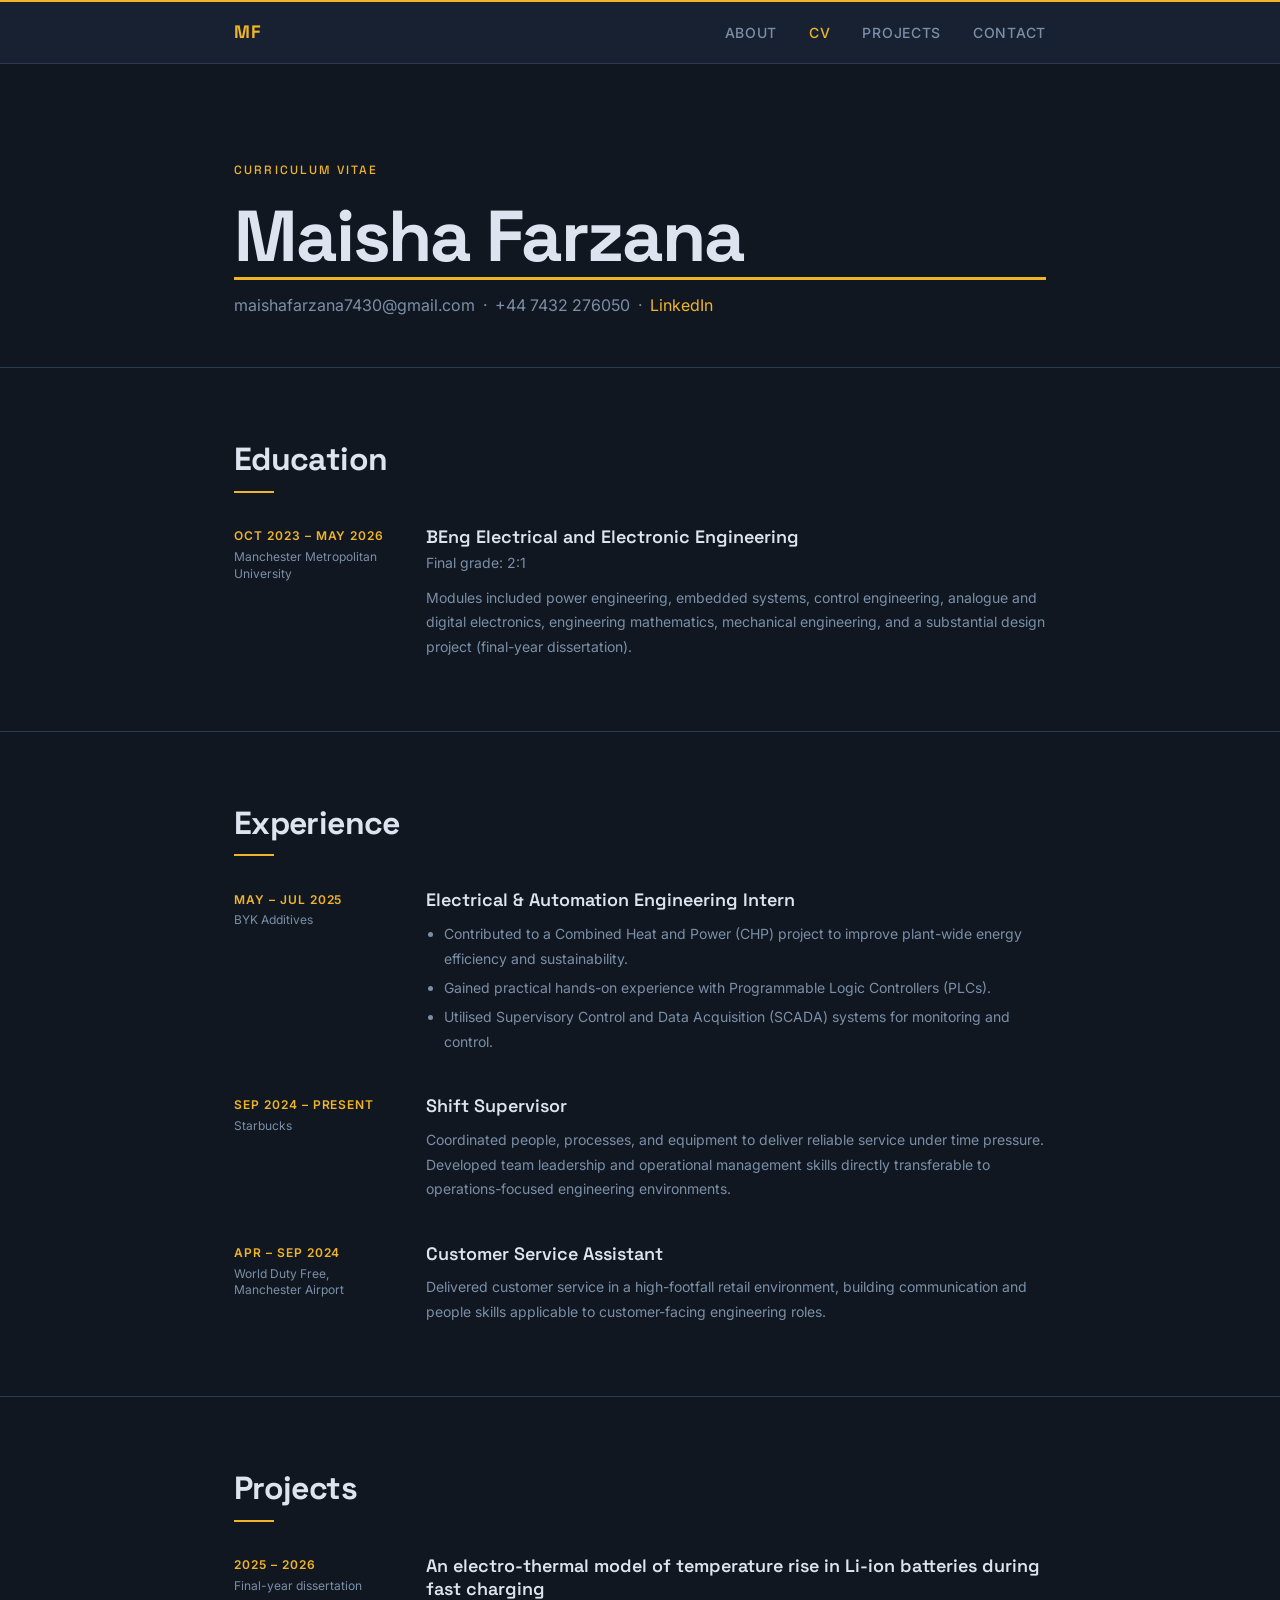
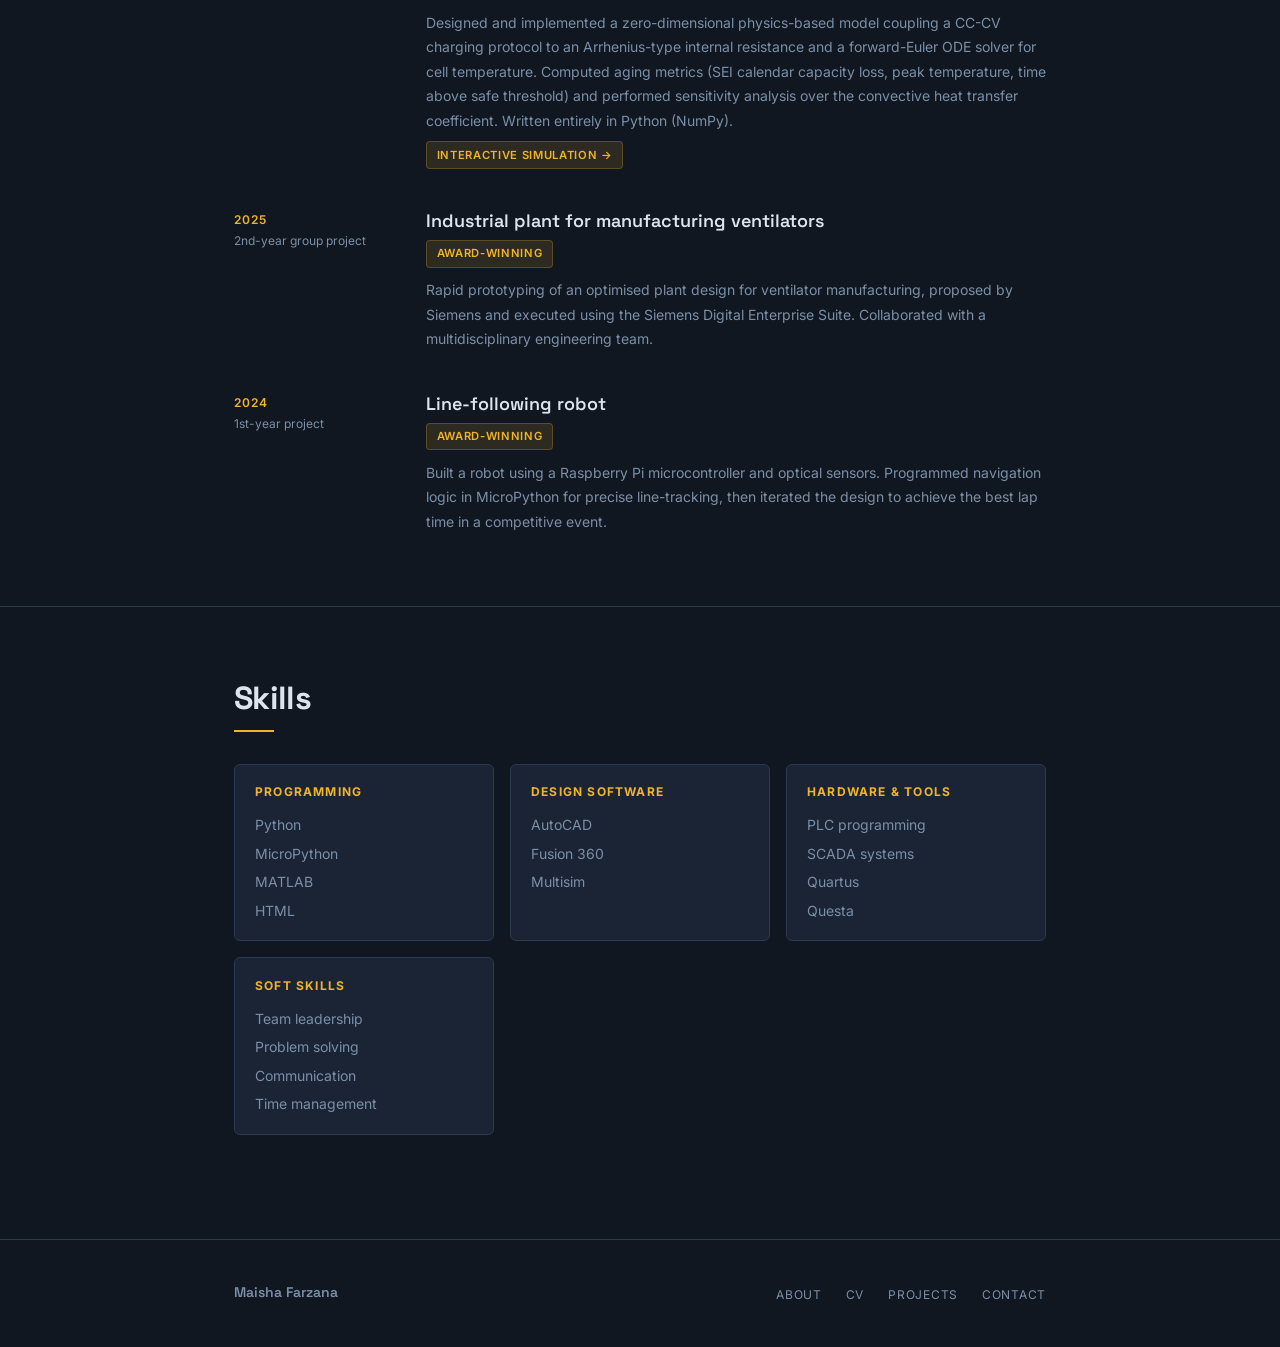
==== cv.html @ 13f55dfe "Add CV page — education, experience, projects, skills" ====
<!DOCTYPE html>
<html lang="en">
<head>
  <meta charset="UTF-8">
  <meta name="viewport" content="width=device-width, initial-scale=1.0">
  <title>CV — Maisha Farzana</title>
  <meta name="description" content="CV of Maisha Farzana — BEng Electrical and Electronic Engineering.">
  <link rel="preconnect" href="https://fonts.googleapis.com">
  <link rel="preconnect" href="https://fonts.gstatic.com" crossorigin>
  <link href="https://fonts.googleapis.com/css2?family=Space+Grotesk:wght@400;500;600;700&family=Inter:wght@400;500;600&display=swap" rel="stylesheet">
  <link rel="stylesheet" href="css/style.css">
</head>
<body>

  <!-- ── NAV ── -->
  <nav class="nav">
    <div class="container nav-inner">
      <a href="index.html" class="nav-logo">MF</a>
      <button class="nav-toggle" aria-label="Toggle navigation" onclick="this.closest('nav').querySelector('.nav-links').classList.toggle('open')">
        <span></span><span></span><span></span>
      </button>
      <ul class="nav-links">
        <li><a href="index.html">About</a></li>
        <li><a href="cv.html" class="active">CV</a></li>
        <li><a href="projects.html">Projects</a></li>
        <li><a href="contact.html">Contact</a></li>
      </ul>
    </div>
  </nav>

  <main>

    <!-- ── PAGE HEADER ── -->
    <section class="hero" style="padding-bottom:3rem;">
      <div class="container">
        <p class="hero-eyebrow">Curriculum Vitae</p>
        <h1 class="hero-name" style="font-size:clamp(2.5rem,7vw,4.5rem);">
          Maisha Farzana
          <span class="hero-name-underline"></span>
        </h1>
        <p class="hero-degree" style="margin-top:0.75rem;">
          maishafarzana7430@gmail.com &nbsp;·&nbsp; +44 7432 276050 &nbsp;·&nbsp;
          <a href="https://www.linkedin.com/in/maisha-farzana-ab924329b/" target="_blank" rel="noopener"
             style="color:var(--accent);">LinkedIn</a>
        </p>
      </div>
    </section>

    <!-- ── EDUCATION ── -->
    <section class="section">
      <div class="container">
        <h2 class="section-heading">Education</h2>
        <div class="cv-block">

          <div class="cv-entry">
            <div class="cv-entry-meta">
              <div class="cv-date">Oct 2023 – May 2026</div>
              <div class="cv-place">Manchester Metropolitan University</div>
            </div>
            <div class="cv-entry-body">
              <div class="cv-entry-title">BEng Electrical and Electronic Engineering</div>
              <div class="cv-entry-subtitle">Final grade: 2:1</div>
              <div class="cv-entry-desc">
                Modules included power engineering, embedded systems, control engineering,
                analogue and digital electronics, engineering mathematics, mechanical engineering,
                and a substantial design project (final-year dissertation).
              </div>
            </div>
          </div>

        </div>
      </div>
    </section>

    <!-- ── EXPERIENCE ── -->
    <section class="section">
      <div class="container">
        <h2 class="section-heading">Experience</h2>
        <div class="cv-block">

          <div class="cv-entry">
            <div class="cv-entry-meta">
              <div class="cv-date">May – Jul 2025</div>
              <div class="cv-place">BYK Additives</div>
            </div>
            <div class="cv-entry-body">
              <div class="cv-entry-title">Electrical &amp; Automation Engineering Intern</div>
              <div class="cv-entry-desc">
                <ul>
                  <li>Contributed to a Combined Heat and Power (CHP) project to improve plant-wide energy efficiency and sustainability.</li>
                  <li>Gained practical hands-on experience with Programmable Logic Controllers (PLCs).</li>
                  <li>Utilised Supervisory Control and Data Acquisition (SCADA) systems for monitoring and control.</li>
                </ul>
              </div>
            </div>
          </div>

          <div class="cv-entry">
            <div class="cv-entry-meta">
              <div class="cv-date">Sep 2024 – Present</div>
              <div class="cv-place">Starbucks</div>
            </div>
            <div class="cv-entry-body">
              <div class="cv-entry-title">Shift Supervisor</div>
              <div class="cv-entry-desc">
                Coordinated people, processes, and equipment to deliver reliable service under time pressure.
                Developed team leadership and operational management skills directly transferable to
                operations-focused engineering environments.
              </div>
            </div>
          </div>

          <div class="cv-entry">
            <div class="cv-entry-meta">
              <div class="cv-date">Apr – Sep 2024</div>
              <div class="cv-place">World Duty Free, Manchester Airport</div>
            </div>
            <div class="cv-entry-body">
              <div class="cv-entry-title">Customer Service Assistant</div>
              <div class="cv-entry-desc">
                Delivered customer service in a high-footfall retail environment, building communication
                and people skills applicable to customer-facing engineering roles.
              </div>
            </div>
          </div>

        </div>
      </div>
    </section>

    <!-- ── PROJECTS ── -->
    <section class="section">
      <div class="container">
        <h2 class="section-heading">Projects</h2>
        <div class="cv-block">

          <div class="cv-entry">
            <div class="cv-entry-meta">
              <div class="cv-date">2025 – 2026</div>
              <div class="cv-place">Final-year dissertation</div>
            </div>
            <div class="cv-entry-body">
              <div class="cv-entry-title">An electro-thermal model of temperature rise in Li-ion batteries during fast charging</div>
              <div class="cv-entry-desc">
                Designed and implemented a zero-dimensional physics-based model coupling a CC-CV charging
                protocol to an Arrhenius-type internal resistance and a forward-Euler ODE solver for cell
                temperature. Computed aging metrics (SEI calendar capacity loss, peak temperature, time above
                safe threshold) and performed sensitivity analysis over the convective heat transfer coefficient.
                Written entirely in Python (NumPy).
              </div>
              <a href="projects.html" class="cv-badge">Interactive simulation →</a>
            </div>
          </div>

          <div class="cv-entry">
            <div class="cv-entry-meta">
              <div class="cv-date">2025</div>
              <div class="cv-place">2nd-year group project</div>
            </div>
            <div class="cv-entry-body">
              <div class="cv-entry-title">Industrial plant for manufacturing ventilators</div>
              <span class="cv-badge">Award-winning</span>
              <div class="cv-entry-desc" style="margin-top:0.65rem;">
                Rapid prototyping of an optimised plant design for ventilator manufacturing, proposed by Siemens
                and executed using the Siemens Digital Enterprise Suite. Collaborated with a multidisciplinary
                engineering team.
              </div>
            </div>
          </div>

          <div class="cv-entry">
            <div class="cv-entry-meta">
              <div class="cv-date">2024</div>
              <div class="cv-place">1st-year project</div>
            </div>
            <div class="cv-entry-body">
              <div class="cv-entry-title">Line-following robot</div>
              <span class="cv-badge">Award-winning</span>
              <div class="cv-entry-desc" style="margin-top:0.65rem;">
                Built a robot using a Raspberry Pi microcontroller and optical sensors. Programmed
                navigation logic in MicroPython for precise line-tracking, then iterated the design
                to achieve the best lap time in a competitive event.
              </div>
            </div>
          </div>

        </div>
      </div>
    </section>

    <!-- ── SKILLS ── -->
    <section class="section">
      <div class="container">
        <h2 class="section-heading">Skills</h2>
        <div class="skills-grid">

          <div class="skills-group">
            <div class="skills-group-title">Programming</div>
            <ul class="skills-list">
              <li>Python</li>
              <li>MicroPython</li>
              <li>MATLAB</li>
              <li>HTML</li>
            </ul>
          </div>

          <div class="skills-group">
            <div class="skills-group-title">Design Software</div>
            <ul class="skills-list">
              <li>AutoCAD</li>
              <li>Fusion 360</li>
              <li>Multisim</li>
            </ul>
          </div>

          <div class="skills-group">
            <div class="skills-group-title">Hardware & Tools</div>
            <ul class="skills-list">
              <li>PLC programming</li>
              <li>SCADA systems</li>
              <li>Quartus</li>
              <li>Questa</li>
            </ul>
          </div>

          <div class="skills-group">
            <div class="skills-group-title">Soft Skills</div>
            <ul class="skills-list">
              <li>Team leadership</li>
              <li>Problem solving</li>
              <li>Communication</li>
              <li>Time management</li>
            </ul>
          </div>

        </div>
      </div>
    </section>

  </main>

  <!-- ── FOOTER ── -->
  <footer class="footer">
    <div class="container footer-inner">
      <span class="footer-name">Maisha Farzana</span>
      <ul class="footer-links">
        <li><a href="index.html">About</a></li>
        <li><a href="cv.html">CV</a></li>
        <li><a href="projects.html">Projects</a></li>
        <li><a href="contact.html">Contact</a></li>
      </ul>
    </div>
  </footer>

</body>
</html>
---- css/style.css ----
/* ─────────────────────────────────────────────
   DESIGN TOKENS  —  Palette D: Deep Charge
   ───────────────────────────────────────────── */
:root {
  --ground:       #111720;
  --surface:      #1a2435;
  --surface-hi:   #243248;
  --text:         #dde4ef;
  --text-muted:   #7a8fa8;
  --accent:       #f0b429;
  --accent-dim:   rgba(240, 180, 41, 0.12);
  --border:       #2a3a50;

  --font-display: 'Space Grotesk', sans-serif;
  --font-body:    'Inter', sans-serif;

  --text-xs:   0.75rem;
  --text-sm:   0.875rem;
  --text-base: 1rem;
  --text-lg:   1.125rem;
  --text-xl:   1.25rem;
  --text-2xl:  1.5rem;
  --text-3xl:  2rem;
  --text-4xl:  2.75rem;

  --nav-h:   64px;
  --max-w:   860px;
  --radius:  6px;
  --gap:     1.5rem;
}

/* ─────────────────────────────────────────────
   RESET
   ───────────────────────────────────────────── */
*, *::before, *::after {
  box-sizing: border-box;
  margin: 0;
  padding: 0;
}

html { scroll-behavior: smooth; }

body {
  background-color: var(--ground);
  color: var(--text);
  font-family: var(--font-body);
  font-size: var(--text-base);
  line-height: 1.7;
  -webkit-font-smoothing: antialiased;
}

img, svg { display: block; max-width: 100%; }

a {
  color: inherit;
  text-decoration: none;
}

/* ─────────────────────────────────────────────
   LAYOUT WRAPPER
   ───────────────────────────────────────────── */
.container {
  width: 100%;
  max-width: var(--max-w);
  margin-inline: auto;
  padding-inline: 1.5rem;
}

/* ─────────────────────────────────────────────
   NAV
   ───────────────────────────────────────────── */
.nav {
  position: sticky;
  top: 0;
  z-index: 100;
  height: var(--nav-h);
  background: rgba(26, 36, 53, 0.88);
  backdrop-filter: blur(12px);
  -webkit-backdrop-filter: blur(12px);
  border-top: 2px solid var(--accent);
  border-bottom: 1px solid var(--border);
}

.nav-inner {
  height: 100%;
  display: flex;
  align-items: center;
  justify-content: space-between;
}

.nav-logo {
  font-family: var(--font-display);
  font-size: var(--text-lg);
  font-weight: 700;
  letter-spacing: 0.04em;
  color: var(--accent);
  flex-shrink: 0;
}

.nav-logo:hover { color: var(--text); transition: color 0.2s; }

.nav-links {
  display: flex;
  gap: 2rem;
  list-style: none;
}

.nav-links a {
  font-size: var(--text-sm);
  font-weight: 500;
  letter-spacing: 0.05em;
  text-transform: uppercase;
  color: var(--text-muted);
  transition: color 0.2s;
}

.nav-links a:hover,
.nav-links a.active {
  color: var(--text);
}

.nav-links a.active {
  color: var(--accent);
}

/* hamburger — mobile only */
.nav-toggle {
  display: none;
  flex-direction: column;
  gap: 5px;
  background: none;
  border: none;
  cursor: pointer;
  padding: 4px;
}

.nav-toggle span {
  display: block;
  width: 24px;
  height: 2px;
  background: var(--text);
  border-radius: 2px;
  transition: transform 0.25s, opacity 0.25s;
}

/* ─────────────────────────────────────────────
   BUTTONS
   ───────────────────────────────────────────── */
.btn {
  display: inline-block;
  padding: 0.65rem 1.4rem;
  border-radius: var(--radius);
  font-family: var(--font-body);
  font-size: var(--text-sm);
  font-weight: 600;
  letter-spacing: 0.04em;
  text-transform: uppercase;
  cursor: pointer;
  transition: background 0.2s, color 0.2s, border-color 0.2s;
  border: 2px solid transparent;
}

.btn-primary {
  background: var(--accent);
  color: var(--ground);
  border-color: var(--accent);
}

.btn-primary:hover {
  background: #ffc844;
  border-color: #ffc844;
}

.btn-secondary {
  background: transparent;
  color: var(--accent);
  border-color: var(--accent);
}

.btn-secondary:hover {
  background: var(--accent-dim);
}

/* ─────────────────────────────────────────────
   STATUS BADGE
   ───────────────────────────────────────────── */
.status-badge {
  display: inline-flex;
  align-items: center;
  gap: 0.5rem;
  padding: 0.3rem 0.8rem;
  background: var(--accent-dim);
  border: 1px solid rgba(240, 180, 41, 0.3);
  border-radius: 999px;
  font-size: var(--text-xs);
  font-weight: 600;
  letter-spacing: 0.06em;
  text-transform: uppercase;
  color: var(--accent);
}

.pulse-dot {
  width: 7px;
  height: 7px;
  border-radius: 50%;
  background: var(--accent);
  animation: pulse 2.4s ease-in-out infinite;
  flex-shrink: 0;
}

@keyframes pulse {
  0%, 100% { opacity: 1; transform: scale(1); }
  50%       { opacity: 0.45; transform: scale(0.8); }
}

/* ─────────────────────────────────────────────
   HERO
   ───────────────────────────────────────────── */
.hero {
  padding-top: 6rem;
  padding-bottom: 5rem;
}

.hero-eyebrow {
  font-family: var(--font-display);
  font-size: var(--text-xs);
  font-weight: 500;
  letter-spacing: 0.18em;
  text-transform: uppercase;
  color: var(--accent);
  margin-bottom: 1.25rem;
}

.hero-name {
  font-family: var(--font-display);
  font-size: clamp(3.25rem, 9vw, 5.75rem);
  font-weight: 700;
  line-height: 1.0;
  letter-spacing: -0.03em;
  color: var(--text);
  margin-bottom: 0.5rem;
}

.hero-name-underline {
  display: block;
  height: 3px;
  background: var(--accent);
  width: 0;
  margin-top: 0.3rem;
  animation: draw-line 1.2s cubic-bezier(0.22, 1, 0.36, 1) 0.4s forwards;
}

@keyframes draw-line {
  to { width: 100%; }
}

.hero-degree {
  margin-top: 1.25rem;
  font-size: var(--text-base);
  color: var(--text-muted);
}

.hero-badge-row {
  margin-top: 1.5rem;
}

.hero-cta {
  display: flex;
  gap: 1rem;
  margin-top: 2rem;
  flex-wrap: wrap;
}

/* ─────────────────────────────────────────────
   SECTION SHARED STYLES
   ───────────────────────────────────────────── */
.section {
  padding-top: 4.5rem;
  padding-bottom: 4.5rem;
  border-top: 1px solid var(--border);
}

.section-heading {
  font-family: var(--font-display);
  font-size: var(--text-3xl);
  font-weight: 700;
  color: var(--text);
  letter-spacing: -0.02em;
  line-height: 1.2;
  margin-bottom: 2rem;
  position: relative;
  padding-bottom: 0.875rem;
}

.section-heading::after {
  content: '';
  position: absolute;
  bottom: 0;
  left: 0;
  width: 2.5rem;
  height: 2px;
  background: var(--accent);
}

/* ─────────────────────────────────────────────
   ABOUT SECTION
   ───────────────────────────────────────────── */
.about-body {
  display: flex;
  flex-direction: column;
  gap: 1.25rem;
  max-width: 660px;
}

.about-body p {
  color: var(--text-muted);
  line-height: 1.8;
}

.about-body p strong {
  color: var(--text);
  font-weight: 600;
}

.about-hobbies {
  margin-top: 0.5rem;
  padding-top: 1.25rem;
  border-top: 1px solid var(--border);
  font-size: var(--text-sm);
  color: var(--text-muted);
}

/* ─────────────────────────────────────────────
   CV PAGE — TIMELINE ENTRIES
   ───────────────────────────────────────────── */
.cv-block {
  display: flex;
  flex-direction: column;
  gap: 2.5rem;
}

.cv-entry {
  display: grid;
  grid-template-columns: 160px 1fr;
  gap: 1rem 2rem;
}

.cv-entry-meta {
  padding-top: 0.2rem;
}

.cv-date {
  font-size: var(--text-xs);
  font-weight: 600;
  letter-spacing: 0.08em;
  text-transform: uppercase;
  color: var(--accent);
  line-height: 1.4;
}

.cv-place {
  font-size: var(--text-xs);
  color: var(--text-muted);
  margin-top: 0.25rem;
  line-height: 1.4;
}

.cv-entry-body {}

.cv-entry-title {
  font-family: var(--font-display);
  font-size: var(--text-lg);
  font-weight: 600;
  color: var(--text);
  line-height: 1.3;
}

.cv-entry-subtitle {
  font-size: var(--text-sm);
  color: var(--text-muted);
  margin-top: 0.2rem;
}

.cv-entry-desc {
  margin-top: 0.65rem;
  font-size: var(--text-sm);
  color: var(--text-muted);
  line-height: 1.75;
}

.cv-entry-desc ul {
  padding-left: 1.1rem;
  display: flex;
  flex-direction: column;
  gap: 0.3rem;
}

.cv-badge {
  display: inline-block;
  margin-top: 0.5rem;
  padding: 0.2rem 0.6rem;
  background: var(--accent-dim);
  border: 1px solid rgba(240, 180, 41, 0.25);
  border-radius: 4px;
  font-size: 0.7rem;
  font-weight: 600;
  letter-spacing: 0.06em;
  text-transform: uppercase;
  color: var(--accent);
}

/* ─────────────────────────────────────────────
   SKILLS GRID
   ───────────────────────────────────────────── */
.skills-grid {
  display: grid;
  grid-template-columns: repeat(auto-fill, minmax(200px, 1fr));
  gap: 1rem;
}

.skills-group {
  background: var(--surface);
  border: 1px solid var(--border);
  border-radius: var(--radius);
  padding: 1.1rem 1.25rem;
}

.skills-group-title {
  font-size: var(--text-xs);
  font-weight: 700;
  letter-spacing: 0.1em;
  text-transform: uppercase;
  color: var(--accent);
  margin-bottom: 0.65rem;
}

.skills-list {
  list-style: none;
  display: flex;
  flex-direction: column;
  gap: 0.3rem;
}

.skills-list li {
  font-size: var(--text-sm);
  color: var(--text-muted);
}

/* ─────────────────────────────────────────────
   PROJECTS PAGE — PROJECT CARDS
   ───────────────────────────────────────────── */
.project-card {
  background: var(--surface);
  border: 1px solid var(--border);
  border-radius: var(--radius);
  padding: 1.5rem;
}

.project-card-title {
  font-family: var(--font-display);
  font-size: var(--text-xl);
  font-weight: 600;
  color: var(--text);
  margin-bottom: 0.5rem;
  line-height: 1.3;
}

.project-card-desc {
  font-size: var(--text-sm);
  color: var(--text-muted);
  line-height: 1.75;
}

.project-cards-grid {
  display: grid;
  grid-template-columns: repeat(auto-fill, minmax(280px, 1fr));
  gap: var(--gap);
  margin-top: 2rem;
}

/* ─────────────────────────────────────────────
   SIMULATION WIDGETS
   ───────────────────────────────────────────── */
.widget-wrapper {
  background: var(--surface);
  border: 1px solid var(--border);
  border-radius: var(--radius);
  padding: 1.75rem;
  margin-top: 2rem;
}

.widget-title {
  font-family: var(--font-display);
  font-size: var(--text-lg);
  font-weight: 600;
  color: var(--text);
  margin-bottom: 0.3rem;
}

.widget-desc {
  font-size: var(--text-sm);
  color: var(--text-muted);
  margin-bottom: 1.25rem;
  line-height: 1.65;
}

.widget-controls {
  display: flex;
  flex-wrap: wrap;
  gap: 1.25rem;
  align-items: flex-end;
  margin-bottom: 1.25rem;
}

.control-group {
  display: flex;
  flex-direction: column;
  gap: 0.4rem;
  min-width: 160px;
}

.control-group label {
  font-size: var(--text-xs);
  font-weight: 600;
  letter-spacing: 0.08em;
  text-transform: uppercase;
  color: var(--text-muted);
}

.control-group input[type="range"] {
  -webkit-appearance: none;
  width: 100%;
  height: 4px;
  background: var(--border);
  border-radius: 2px;
  outline: none;
  cursor: pointer;
}

.control-group input[type="range"]::-webkit-slider-thumb {
  -webkit-appearance: none;
  width: 16px;
  height: 16px;
  border-radius: 50%;
  background: var(--accent);
  cursor: pointer;
  border: 2px solid var(--ground);
}

.control-value {
  font-size: var(--text-xs);
  color: var(--accent);
  font-weight: 600;
  font-family: var(--font-display);
}

.widget-plot {
  width: 100%;
  height: 300px;
  margin-top: 1rem;
}

.widget-metrics {
  display: grid;
  grid-template-columns: repeat(3, 1fr);
  gap: 1rem;
  margin-top: 1.25rem;
}

.metric-card {
  background: var(--ground);
  border: 1px solid var(--border);
  border-radius: var(--radius);
  padding: 0.875rem 1rem;
  text-align: center;
}

.metric-value {
  font-family: var(--font-display);
  font-size: var(--text-2xl);
  font-weight: 700;
  color: var(--accent);
  line-height: 1.1;
}

.metric-label {
  font-size: var(--text-xs);
  color: var(--text-muted);
  margin-top: 0.3rem;
  letter-spacing: 0.05em;
}

.pyodide-status {
  font-size: var(--text-xs);
  color: var(--text-muted);
  font-style: italic;
  margin-bottom: 0.75rem;
  display: flex;
  align-items: center;
  gap: 0.5rem;
}

.pyodide-spinner {
  width: 12px;
  height: 12px;
  border: 2px solid var(--border);
  border-top-color: var(--accent);
  border-radius: 50%;
  animation: spin 0.8s linear infinite;
  flex-shrink: 0;
}

@keyframes spin {
  to { transform: rotate(360deg); }
}

/* ─────────────────────────────────────────────
   CONTACT PAGE
   ───────────────────────────────────────────── */
.contact-links {
  display: flex;
  flex-direction: column;
  gap: 1rem;
  max-width: 480px;
  margin-top: 0.5rem;
}

.contact-link {
  display: flex;
  align-items: center;
  gap: 1rem;
  padding: 1rem 1.25rem;
  background: var(--surface);
  border: 1px solid var(--border);
  border-radius: var(--radius);
  transition: border-color 0.2s, background 0.2s;
  color: var(--text);
}

.contact-link:hover {
  border-color: var(--accent);
  background: var(--surface-hi);
}

.contact-link-icon {
  font-size: 1.25rem;
  flex-shrink: 0;
}

.contact-link-label {
  font-size: var(--text-xs);
  font-weight: 600;
  letter-spacing: 0.1em;
  text-transform: uppercase;
  color: var(--text-muted);
}

.contact-link-value {
  font-size: var(--text-sm);
  color: var(--text);
  margin-top: 0.1rem;
}

/* ─────────────────────────────────────────────
   FOOTER
   ───────────────────────────────────────────── */
.footer {
  border-top: 1px solid var(--border);
  padding: 2.5rem 0;
  margin-top: 2rem;
}

.footer-inner {
  display: flex;
  align-items: center;
  justify-content: space-between;
  flex-wrap: wrap;
  gap: 1rem;
}

.footer-name {
  font-family: var(--font-display);
  font-size: var(--text-sm);
  font-weight: 600;
  color: var(--text-muted);
}

.footer-links {
  display: flex;
  gap: 1.5rem;
  list-style: none;
}

.footer-links a {
  font-size: var(--text-xs);
  letter-spacing: 0.06em;
  text-transform: uppercase;
  color: var(--text-muted);
  transition: color 0.2s;
}

.footer-links a:hover { color: var(--accent); }

/* ─────────────────────────────────────────────
   RESPONSIVE
   ───────────────────────────────────────────── */
@media (max-width: 640px) {
  .nav-links {
    display: none;
    position: absolute;
    top: var(--nav-h);
    left: 0;
    right: 0;
    flex-direction: column;
    gap: 0;
    background: var(--surface);
    border-bottom: 1px solid var(--border);
    padding: 0.5rem 0;
  }

  .nav-links.open { display: flex; }

  .nav-links a {
    padding: 0.85rem 1.5rem;
    border-bottom: 1px solid var(--border);
  }

  .nav-toggle { display: flex; }

  .hero { padding-top: 3.5rem; }

  .cv-entry {
    grid-template-columns: 1fr;
    gap: 0.4rem;
  }

  .widget-metrics {
    grid-template-columns: 1fr;
  }

  .hero-cta { flex-direction: column; align-items: flex-start; }
}

@media (prefers-reduced-motion: reduce) {
  .hero-name-underline { animation: none; width: 100%; }
  .pulse-dot           { animation: none; }
  .pyodide-spinner     { animation: none; }
}
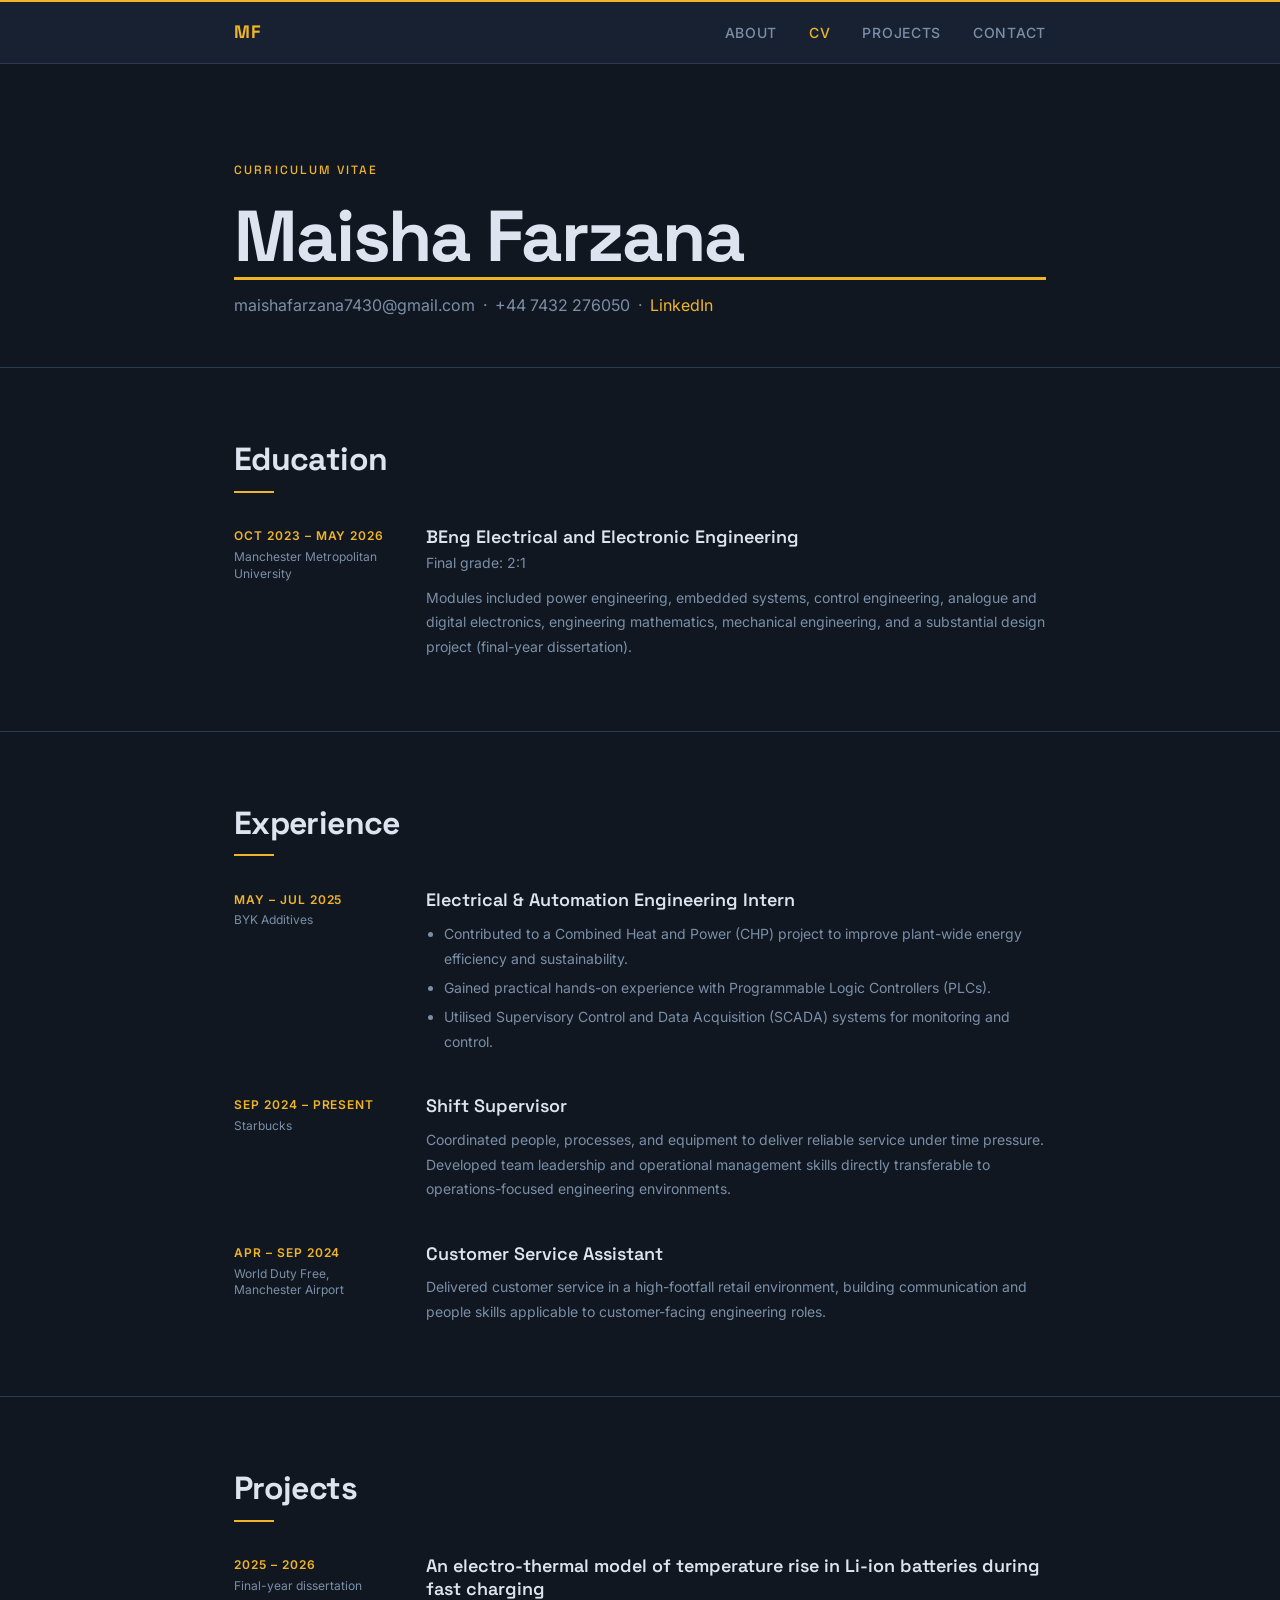
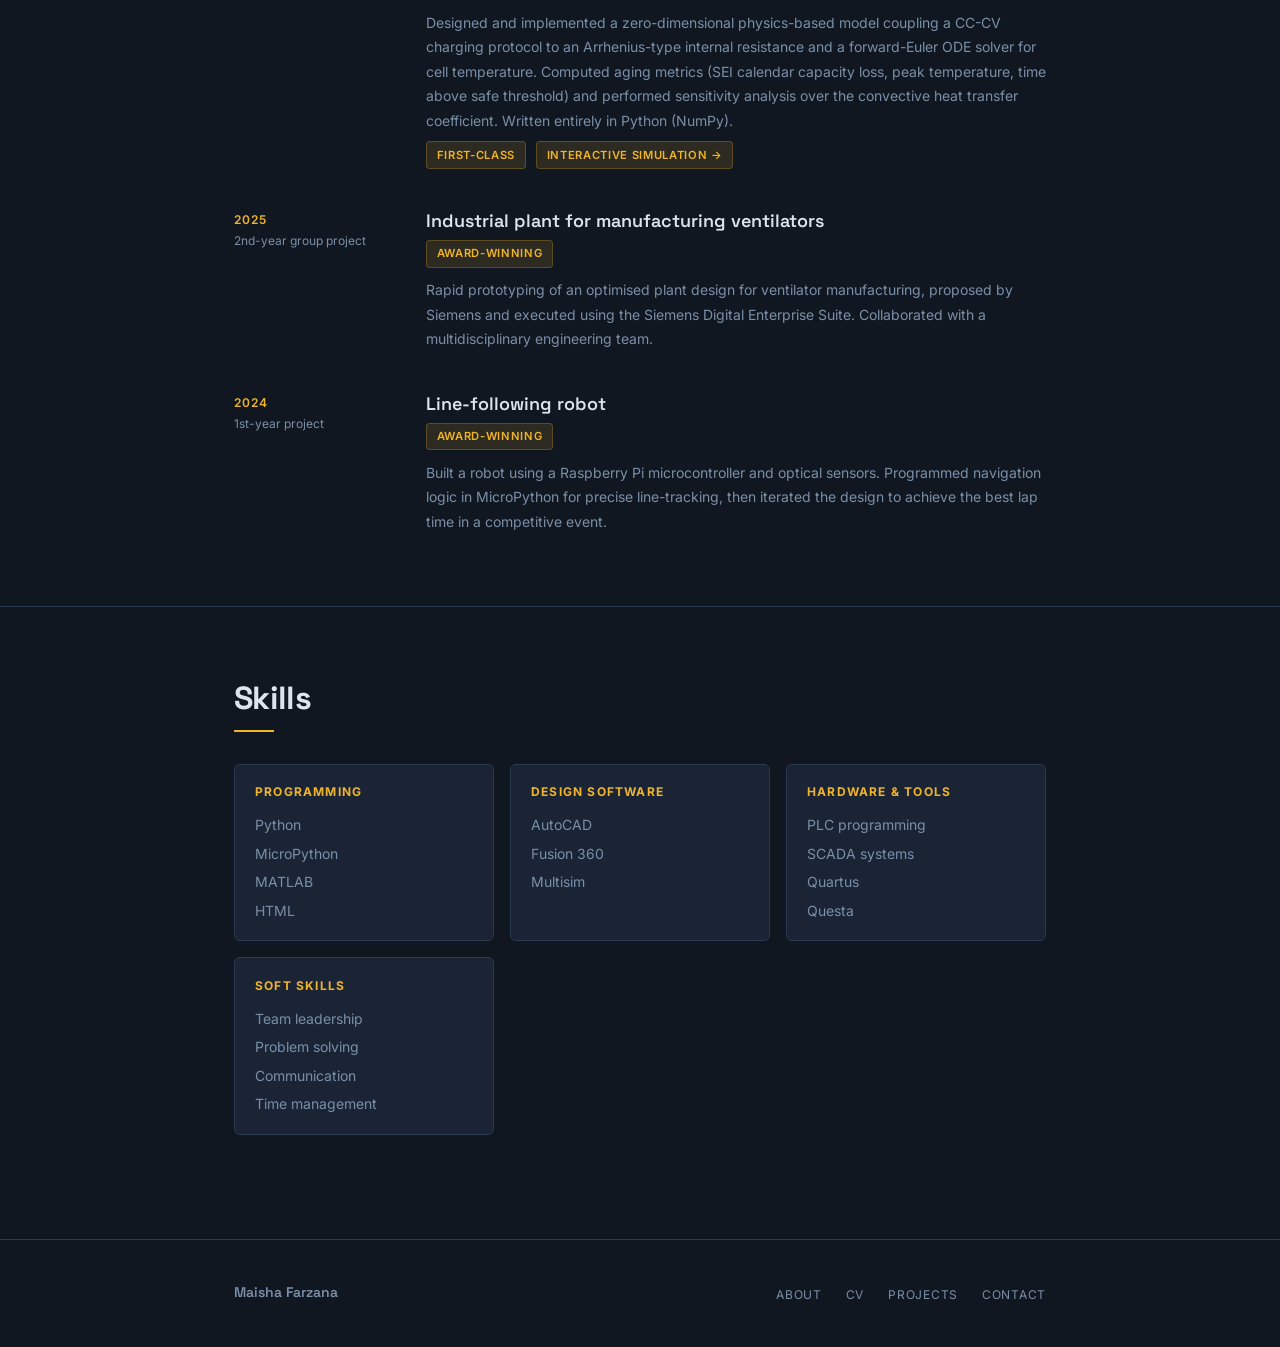
==== commit 4b62a190: "Add First-class badge to dissertation entry on CV" ====
--- a/cv.html
+++ b/cv.html
@@ -148,7 +148,8 @@
                 safe threshold) and performed sensitivity analysis over the convective heat transfer coefficient.
                 Written entirely in Python (NumPy).
               </div>
-              <a href="projects.html" class="cv-badge">Interactive simulation →</a>
+              <span class="cv-badge">First-class</span>
+              <a href="projects.html" class="cv-badge" style="margin-left:0.4rem;">Interactive simulation →</a>
             </div>
           </div>
 
--- a/css/style.css
+++ b/css/style.css
@@ -320,6 +320,26 @@
 .about-body p strong {
   color: var(--text);
   font-weight: 600;
+}
+
+.about-layout {
+  display: flex;
+  gap: 2.5rem;
+  align-items: flex-start;
+}
+
+.about-photo {
+  width: 160px;
+  height: 160px;
+  border-radius: 50%;
+  object-fit: cover;
+  flex-shrink: 0;
+  border: 3px solid var(--border);
+}
+
+@media (max-width: 640px) {
+  .about-layout { flex-direction: column; }
+  .about-photo  { width: 120px; height: 120px; }
 }
 
 .about-hobbies {
